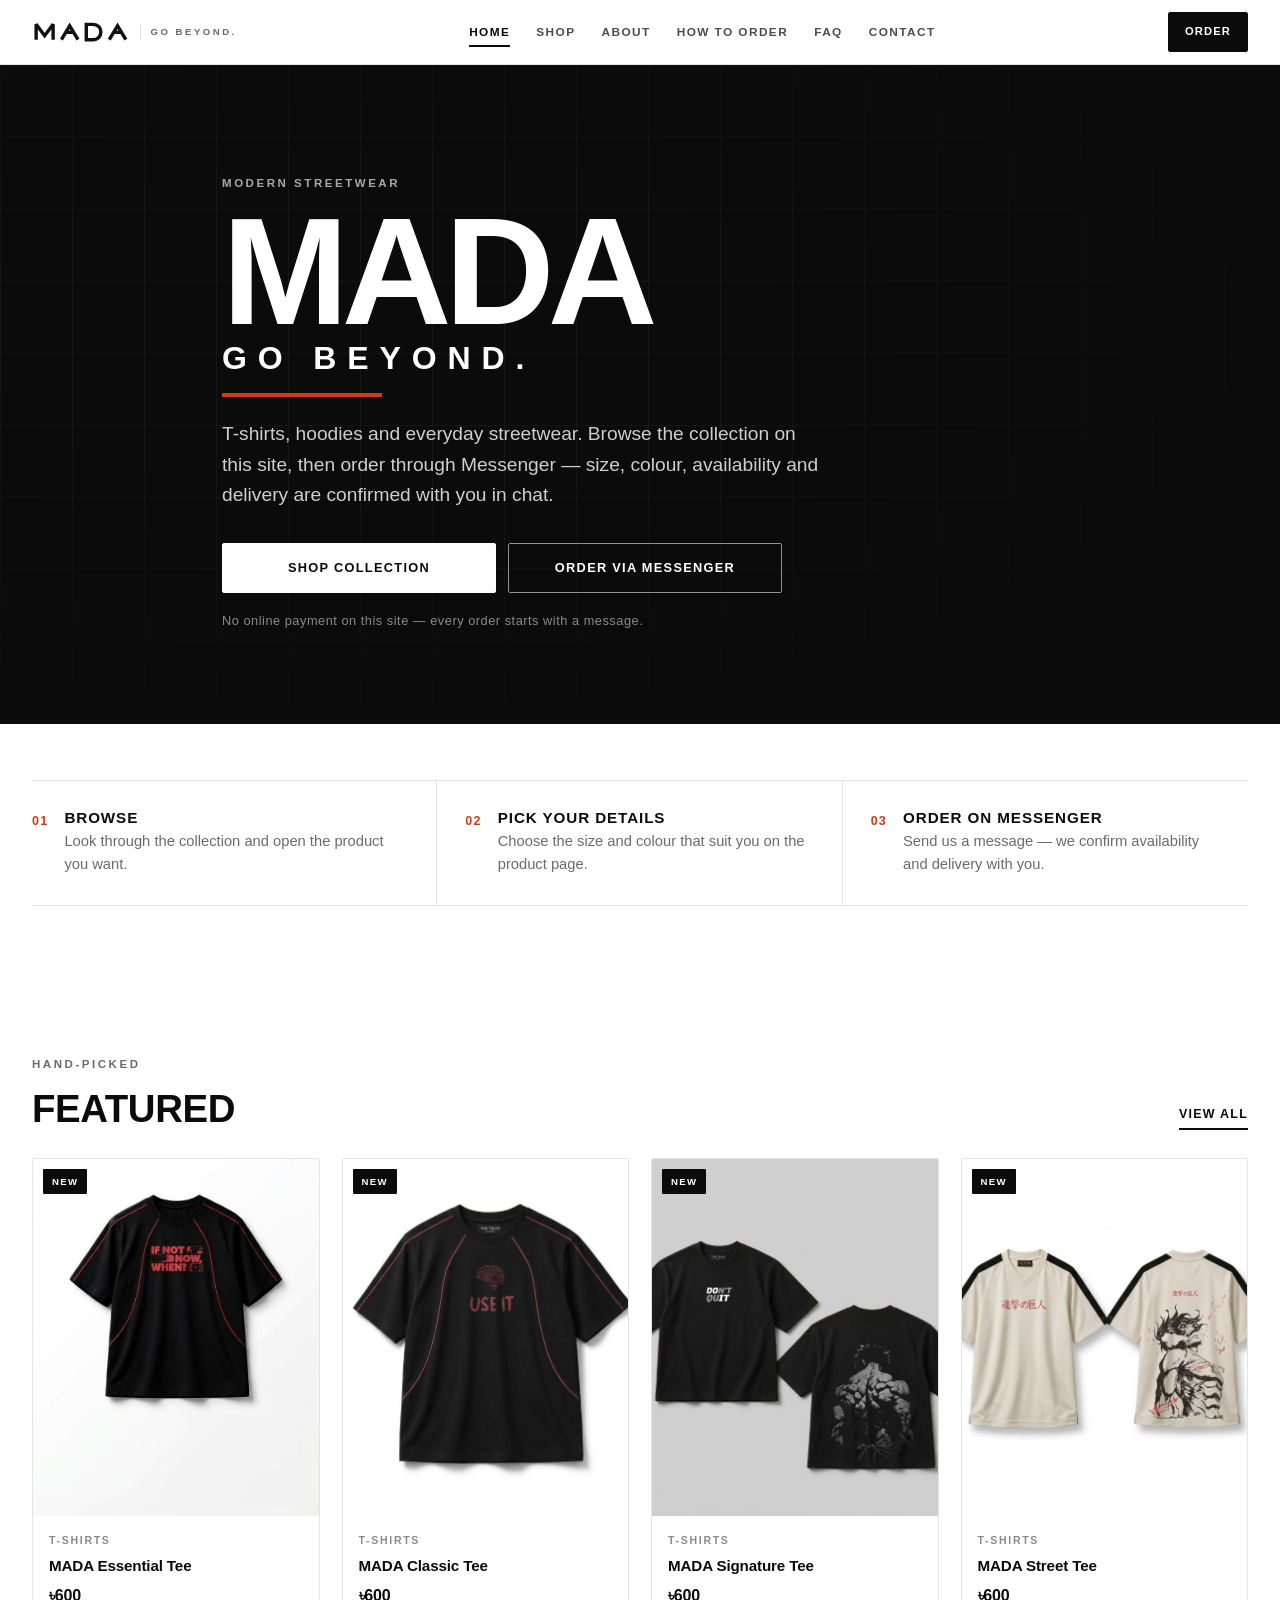
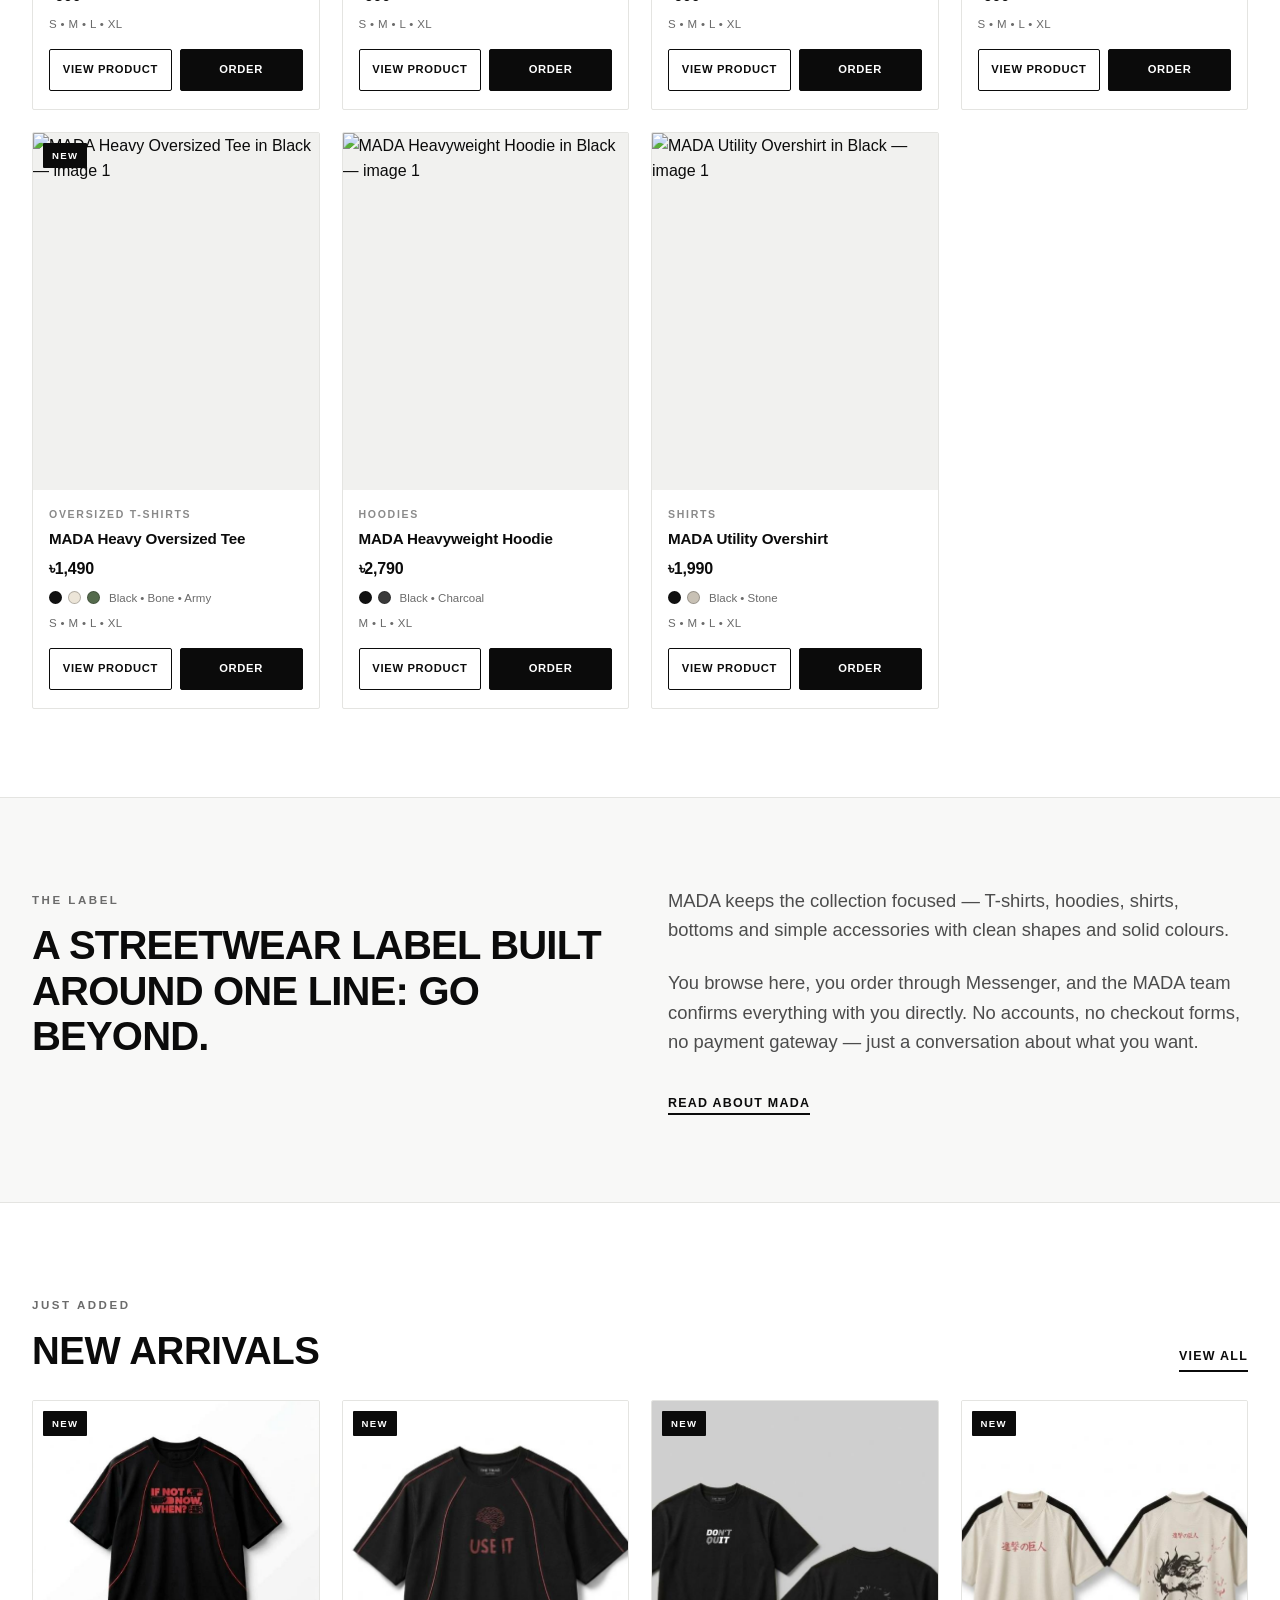
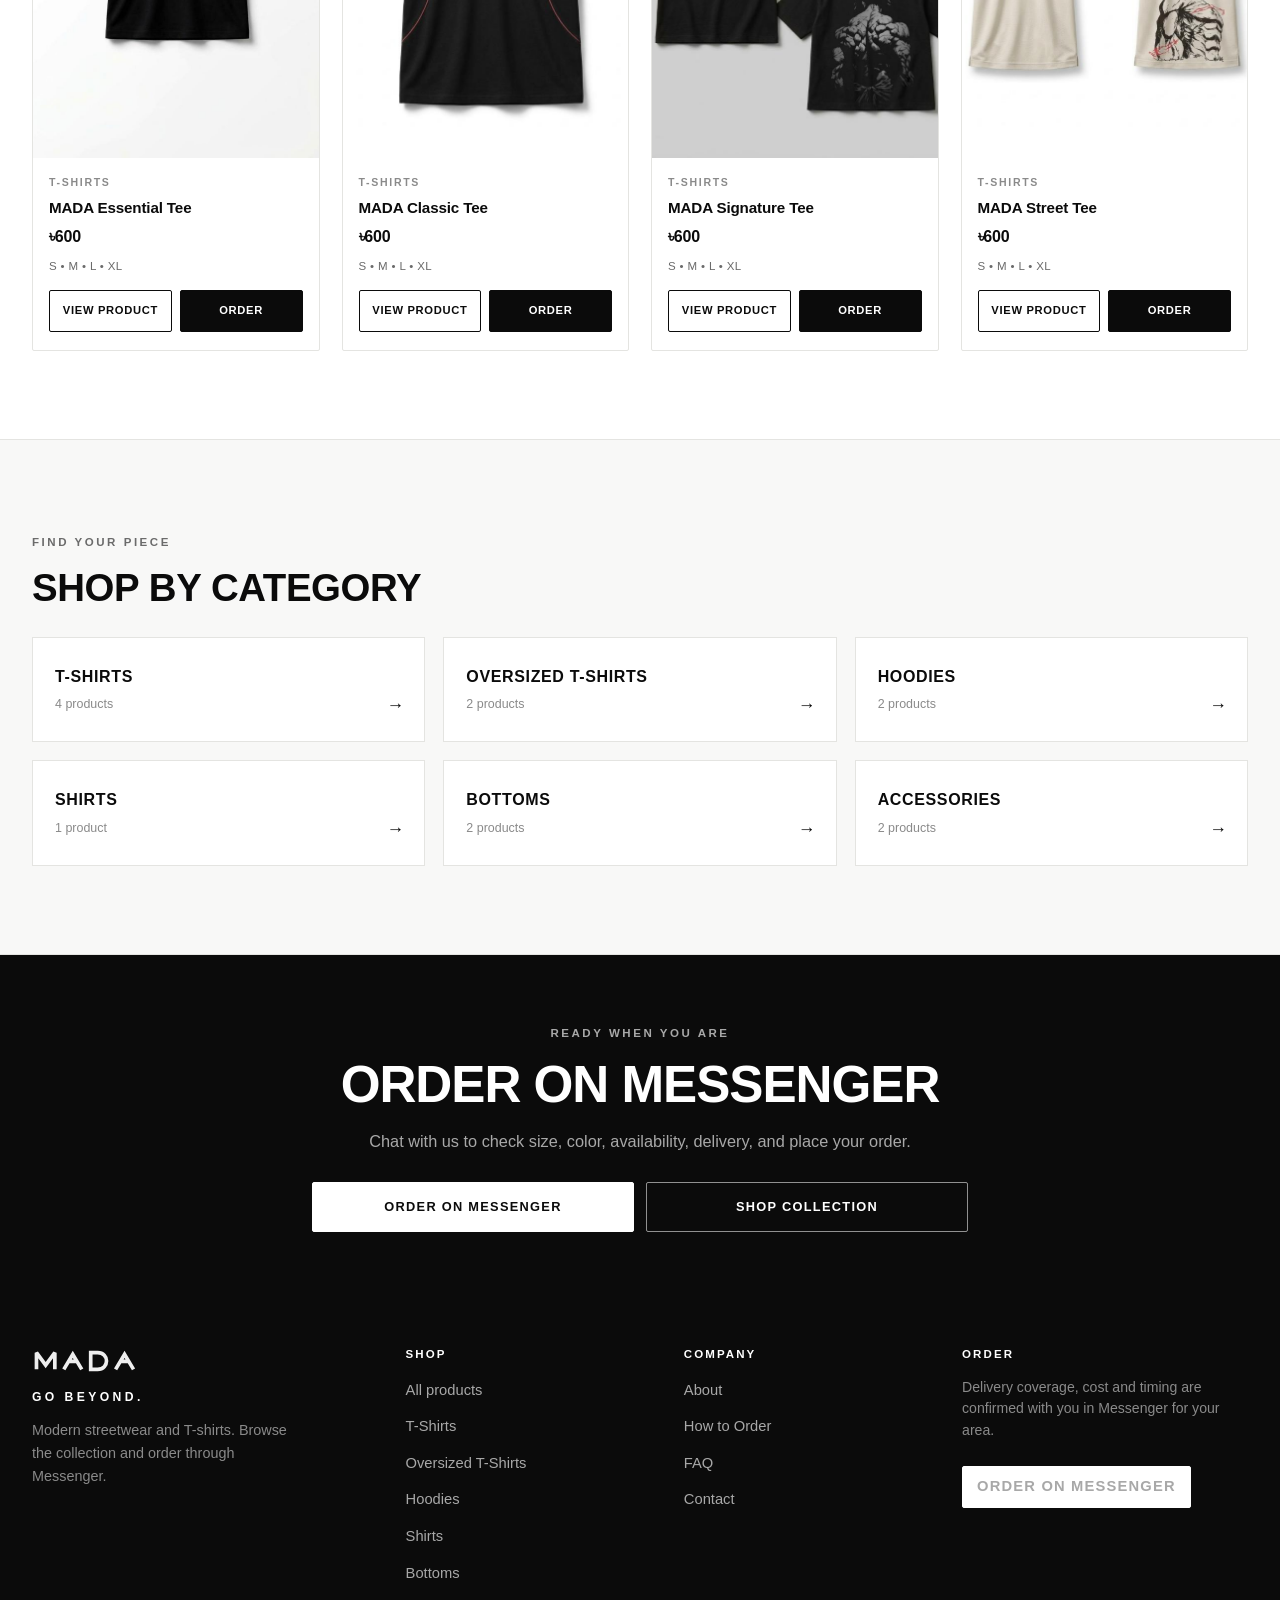
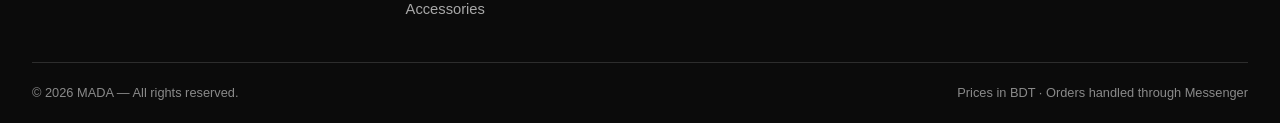
==== index.html @ 5fec7f5a "Add complete MADA website" ====
<!DOCTYPE html>
<html lang="en">
<head>
  <meta charset="utf-8">
  <meta name="viewport" content="width=device-width, initial-scale=1">

  <title>MADA — Go Beyond | Modern Streetwear</title>
  <meta name="description" content="MADA — modern streetwear and T-shirts. Browse the collection and order through Messenger.">
  <meta name="theme-color" content="#0b0b0b">

  <!-- ============================================================
       SET YOUR DOMAIN (see README → "Set your domain")
       Replace  https://mada.example.com  with your real domain
       in every page before you go live.
       ============================================================ -->
  <link rel="canonical" href="https://mada.example.com/">
  <meta property="og:site_name" content="MADA">
  <meta property="og:type" content="website">
  <meta property="og:title" content="MADA — Go Beyond | Modern Streetwear">
  <meta property="og:description" content="MADA — modern streetwear and T-shirts. Browse the collection and order through Messenger.">
  <meta property="og:url" content="https://mada.example.com/">
  <meta property="og:image" content="https://mada.example.com/assets/social/og-cover.png">
  <meta property="og:image:width" content="1200">
  <meta property="og:image:height" content="630">
  <meta property="og:image:alt" content="MADA — Go Beyond.">
  <meta name="twitter:card" content="summary_large_image">
  <meta name="twitter:title" content="MADA — Go Beyond | Modern Streetwear">
  <meta name="twitter:description" content="MADA — modern streetwear and T-shirts. Browse the collection and order through Messenger.">

  <link rel="icon" href="favicon.svg" type="image/svg+xml">
  <link rel="alternate icon" href="favicon.ico" sizes="32x32">
  <link rel="manifest" href="manifest.webmanifest">
  <link rel="stylesheet" href="css/styles.css">

  <script src="js/config.js" defer></script>
  <script src="js/products.js" defer></script>
  <script src="js/app.js" defer></script>

  <script type="application/ld+json">
  {
    "@context": "https://schema.org",
    "@type": "WebSite",
    "name": "MADA",
    "slogan": "GO BEYOND.",
    "description": "MADA — modern streetwear and T-shirts. Browse the collection and order through Messenger."
  }
  </script>
</head>

<body data-page="home">
  <a class="skip-link" href="#main">Skip to content</a>

  <!-- ============================ HEADER ============================ -->
  <header class="site-header">
    <div class="container header-inner">
      <a class="brand" href="index.html" aria-label="MADA — home">
        <img class="brand__logo" src="assets/logo/logo.svg" alt="MADA" width="520" height="128">
        <span class="brand__tagline" data-config="tagline">GO BEYOND.</span>
      </a>

      <nav class="nav-desktop" aria-label="Main navigation">
        <a href="index.html" data-nav="home">Home</a>
        <a href="shop.html" data-nav="shop">Shop</a>
        <a href="about.html" data-nav="about">About</a>
        <a href="how-to-order.html" data-nav="how-to-order">How to Order</a>
        <a href="faq.html" data-nav="faq">FAQ</a>
        <a href="contact.html" data-nav="contact">Contact</a>
      </nav>

      <div class="header-actions">
        <a class="btn btn--dark header-cta" data-messenger href="https://m.me/61594943794307" target="_blank" rel="noopener noreferrer">Order</a>
        <button class="nav-toggle" id="nav-toggle" type="button" aria-expanded="false" aria-controls="mobile-menu" aria-label="Open menu">
          <span class="nav-toggle__bar" aria-hidden="true"></span>
        </button>
      </div>
    </div>

    <div class="mobile-menu" id="mobile-menu" hidden>
      <nav aria-label="Mobile navigation">
        <a class="mobile-menu__link" href="index.html" data-nav="home">Home</a>
        <a class="mobile-menu__link" href="shop.html" data-nav="shop">Shop</a>
        <a class="mobile-menu__link" href="about.html" data-nav="about">About</a>
        <a class="mobile-menu__link" href="how-to-order.html" data-nav="how-to-order">How to Order</a>
        <a class="mobile-menu__link" href="faq.html" data-nav="faq">FAQ</a>
        <a class="mobile-menu__link" href="contact.html" data-nav="contact">Contact</a>
      </nav>
      <a class="btn btn--dark" data-messenger href="https://m.me/61594943794307" target="_blank" rel="noopener noreferrer">ORDER ON MESSENGER</a>
    </div>
  </header>

  <main id="main">

    <!-- ============================ HERO ============================ -->
    <section class="hero">
      <div class="container hero__inner">
        <p class="eyebrow">Modern streetwear</p>
        <h1 class="hero__title">
          <span class="hero__brand">MADA</span>
          <span class="hero__tagline">GO BEYOND.</span>
        </h1>
        <p class="hero__text">
          T-shirts, hoodies and everyday streetwear. Browse the collection on this site,
          then order through Messenger — size, colour, availability and delivery are
          confirmed with you in chat.
        </p>
        <div class="btn-row">
          <a class="btn btn--light" href="shop.html">Shop collection</a>
          <a class="btn btn--ghost-light" data-messenger href="https://m.me/61594943794307" target="_blank" rel="noopener noreferrer">Order via Messenger</a>
        </div>
        <p class="hero__note">No online payment on this site — every order starts with a message.</p>
      </div>
    </section>

    <!-- ============================ STEPS ============================ -->
    <section class="section--tight" aria-label="How MADA ordering works">
      <div class="container">
        <ol class="steps">
          <li class="step">
            <span class="step__num" aria-hidden="true">01</span>
            <div>
              <h2 class="step__title">Browse</h2>
              <p class="step__text">Look through the collection and open the product you want.</p>
            </div>
          </li>
          <li class="step">
            <span class="step__num" aria-hidden="true">02</span>
            <div>
              <h2 class="step__title">Pick your details</h2>
              <p class="step__text">Choose the size and colour that suit you on the product page.</p>
            </div>
          </li>
          <li class="step">
            <span class="step__num" aria-hidden="true">03</span>
            <div>
              <h2 class="step__title">Order on Messenger</h2>
              <p class="step__text">Send us a message — we confirm availability and delivery with you.</p>
            </div>
          </li>
        </ol>
      </div>
    </section>

    <!-- ========================== FEATURED ========================== -->
    <section class="section" data-section aria-labelledby="featured-title">
      <div class="container">
        <div class="section-head">
          <div>
            <p class="eyebrow">Hand-picked</p>
            <h2 class="section-head__title" id="featured-title">Featured</h2>
          </div>
          <a class="section-head__link" href="shop.html">View all</a>
        </div>
        <div class="grid-products" id="featured-grid"></div>
      </div>
    </section>

    <!-- ========================= BRAND INTRO ======================== -->
    <section class="section section--muted" aria-labelledby="label-title">
      <div class="container split">
        <div>
          <p class="eyebrow">The label</p>
          <h2 class="brand-statement" id="label-title">A streetwear label built around one line: go beyond.</h2>
        </div>
        <div>
          <p class="lede">
            MADA keeps the collection focused — T-shirts, hoodies, shirts, bottoms and
            simple accessories with clean shapes and solid colours.
          </p>
          <p class="lede mt-6">
            You browse here, you order through Messenger, and the MADA team confirms
            everything with you directly. No accounts, no checkout forms, no payment
            gateway — just a conversation about what you want.
          </p>
          <p class="mt-8">
            <a class="section-head__link" href="about.html">Read about MADA</a>
          </p>
        </div>
      </div>
    </section>

    <!-- ========================= NEW ARRIVALS ======================= -->
    <section class="section" data-section aria-labelledby="arrivals-title">
      <div class="container">
        <div class="section-head">
          <div>
            <p class="eyebrow">Just added</p>
            <h2 class="section-head__title" id="arrivals-title">New arrivals</h2>
          </div>
          <a class="section-head__link" href="shop.html">View all</a>
        </div>
        <div class="grid-products" id="arrivals-grid"></div>
      </div>
    </section>

    <!-- ========================== CATEGORIES ======================== -->
    <section class="section section--muted" aria-labelledby="category-title">
      <div class="container">
        <div class="section-head">
          <div>
            <p class="eyebrow">Find your piece</p>
            <h2 class="section-head__title" id="category-title">Shop by category</h2>
          </div>
        </div>
        <div class="grid-categories" id="category-grid"></div>
      </div>
    </section>

    <!-- ============================ BAND ============================ -->
    <section class="band" aria-labelledby="band-title">
      <div class="container band__inner">
        <p class="eyebrow">Ready when you are</p>
        <h2 class="band__title" id="band-title">Order on Messenger</h2>
        <p class="band__text" data-config="orderHelper">
          Chat with us to check size, color, availability, delivery, and place your order.
        </p>
        <div class="btn-row">
          <a class="btn btn--light" data-messenger href="https://m.me/61594943794307" target="_blank" rel="noopener noreferrer">ORDER ON MESSENGER</a>
          <a class="btn btn--ghost-light" href="shop.html">Shop collection</a>
        </div>
      </div>
    </section>

  </main>

  <!-- ============================ FOOTER ============================ -->
  <footer class="site-footer">
    <div class="container">
      <div class="footer-grid">
        <div class="footer-brand">
          <img class="footer-brand__logo" src="assets/logo/logo.svg" alt="MADA" width="520" height="128">
          <p class="footer-brand__tagline" data-config="tagline">GO BEYOND.</p>
          <p class="footer-brand__text">Modern streetwear and T-shirts. Browse the collection and order through Messenger.</p>
        </div>

        <div class="footer-col">
          <h2 class="footer-col__title">Shop</h2>
          <ul id="footer-categories">
            <li><a href="shop.html">All products</a></li>
          </ul>
        </div>

        <div class="footer-col">
          <h2 class="footer-col__title">Company</h2>
          <ul>
            <li><a href="about.html">About</a></li>
            <li><a href="how-to-order.html">How to Order</a></li>
            <li><a href="faq.html">FAQ</a></li>
            <li><a href="contact.html">Contact</a></li>
          </ul>
        </div>

        <div class="footer-col">
          <h2 class="footer-col__title">Order</h2>
          <p class="footer-note" data-config="deliveryInfo">Delivery coverage, cost and timing are confirmed with you in Messenger for your area.</p>
          <p class="mt-6">
            <a class="btn btn--light btn--sm" data-messenger href="https://m.me/61594943794307" target="_blank" rel="noopener noreferrer">Order on Messenger</a>
          </p>
          <p class="mt-6">
            <a data-facebook hidden>Facebook page</a>
          </p>
        </div>
      </div>

      <div class="footer-bottom">
        <span>© <span data-year>2026</span> <span data-config="brandName">MADA</span> — All rights reserved.</span>
        <span>Prices in <span data-config="currency">BDT</span> · Orders handled through Messenger</span>
      </div>
    </div>
  </footer>
</body>
</html>
---- css/styles.css ----
/* ============================================================================
   MADA — GO BEYOND.
   Single stylesheet. Mobile-first, no frameworks, no external fonts.
   ============================================================================ */

/* --------------------------------------------------------------------------
   1. TOKENS
   -------------------------------------------------------------------------- */
:root {
  --ink: #0b0b0b;
  --ink-soft: #161616;
  --charcoal: #242424;
  --gray-800: #333333;
  --gray-700: #4c4c4c;
  --gray-600: #6b6b6b;
  --gray-500: #8a8a8a;
  --gray-400: #a8a8a8;
  --gray-300: #cfcfcf;
  --gray-200: #e4e4e2;
  --gray-100: #f1f1ef;
  --paper: #ffffff;
  --paper-warm: #f8f8f7;
  --line: #e4e4e1;
  --line-dark: rgba(255, 255, 255, 0.14);
  --accent: #d13a17;
  --accent-ink: #ffffff;

  --font-sans: -apple-system, BlinkMacSystemFont, "Segoe UI", Roboto, "Helvetica Neue",
    Arial, "Noto Sans", sans-serif;

  --container: 1280px;
  --gutter: 20px;
  --radius: 2px;
  --header-h: 64px;
  --ease: cubic-bezier(0.4, 0, 0.2, 1);
}

@media (min-width: 768px) {
  :root {
    --gutter: 32px;
  }
}

/* --------------------------------------------------------------------------
   2. RESET / BASE
   -------------------------------------------------------------------------- */
*,
*::before,
*::after {
  box-sizing: border-box;
}

html {
  -webkit-text-size-adjust: 100%;
  scroll-behavior: smooth;
}

body {
  margin: 0;
  min-height: 100vh;
  display: flex;
  flex-direction: column;
  font-family: var(--font-sans);
  font-size: 16px;
  line-height: 1.6;
  color: var(--ink);
  background: var(--paper);
  -webkit-font-smoothing: antialiased;
  -moz-osx-font-smoothing: grayscale;
  text-rendering: optimizeLegibility;
}

main {
  flex: 1 0 auto;
}

img,
svg {
  max-width: 100%;
}

img {
  height: auto;
}

a {
  color: inherit;
  text-decoration: none;
}

button {
  font: inherit;
}

h1,
h2,
h3,
h4 {
  margin: 0;
  line-height: 1.12;
  font-weight: 800;
  letter-spacing: -0.02em;
}

p {
  margin: 0;
}

ul,
ol,
dl,
dd {
  margin: 0;
  padding: 0;
}

:focus-visible {
  outline: 3px solid var(--accent);
  outline-offset: 2px;
  border-radius: 1px;
}

::selection {
  background: var(--ink);
  color: #fff;
}

[hidden] {
  display: none !important;
}

/* --------------------------------------------------------------------------
   3. LAYOUT HELPERS
   -------------------------------------------------------------------------- */
.container {
  width: 100%;
  max-width: var(--container);
  margin-inline: auto;
  padding-inline: var(--gutter);
}

.section {
  padding-block: 56px;
}

.section--tight {
  padding-block: 40px;
}

.section--muted {
  background: var(--paper-warm);
  border-block: 1px solid var(--line);
}

.section--dark {
  background: var(--ink);
  color: #fff;
}

@media (min-width: 900px) {
  .section {
    padding-block: 88px;
  }
  .section--tight {
    padding-block: 56px;
  }
}

.section-head {
  display: flex;
  align-items: flex-end;
  justify-content: space-between;
  gap: 16px;
  margin-bottom: 28px;
  flex-wrap: wrap;
}

.section-head__title {
  font-size: clamp(1.5rem, 4vw, 2.4rem);
  text-transform: uppercase;
  letter-spacing: -0.01em;
}

.section-head__link {
  font-size: 0.78rem;
  font-weight: 700;
  letter-spacing: 0.1em;
  text-transform: uppercase;
  border-bottom: 2px solid var(--ink);
  padding-bottom: 3px;
}

.section-head__link:hover {
  color: var(--accent);
  border-color: var(--accent);
}

.eyebrow {
  display: inline-block;
  font-size: 0.72rem;
  font-weight: 700;
  letter-spacing: 0.22em;
  text-transform: uppercase;
  color: var(--gray-600);
  margin-bottom: 14px;
}

.section--dark .eyebrow,
.hero .eyebrow,
.band .eyebrow {
  color: var(--gray-400);
}

.lede {
  font-size: clamp(1rem, 2.2vw, 1.15rem);
  color: var(--gray-700);
  max-width: 62ch;
}

.split {
  display: grid;
  gap: 26px;
}

@media (min-width: 900px) {
  .split {
    grid-template-columns: 1fr 1fr;
    gap: 56px;
    align-items: start;
  }
}

.brand-statement {
  font-size: clamp(1.5rem, 4.2vw, 2.5rem);
  text-transform: uppercase;
  letter-spacing: -0.02em;
  line-height: 1.14;
}

.visually-hidden {
  position: absolute !important;
  width: 1px;
  height: 1px;
  padding: 0;
  margin: -1px;
  overflow: hidden;
  clip: rect(0 0 0 0);
  clip-path: inset(50%);
  white-space: nowrap;
  border: 0;
}

.skip-link {
  position: absolute;
  left: 12px;
  top: -60px;
  z-index: 200;
  background: var(--ink);
  color: #fff;
  padding: 10px 16px;
  font-size: 0.85rem;
  font-weight: 700;
  transition: top 0.2s var(--ease);
}

.skip-link:focus {
  top: 12px;
}

/* --------------------------------------------------------------------------
   4. BUTTONS
   -------------------------------------------------------------------------- */
.btn {
  display: inline-flex;
  align-items: center;
  justify-content: center;
  gap: 8px;
  min-height: 50px;
  padding: 0 26px;
  border: 1px solid transparent;
  border-radius: var(--radius);
  font-size: 0.8rem;
  font-weight: 700;
  letter-spacing: 0.1em;
  text-transform: uppercase;
  text-align: center;
  cursor: pointer;
  background: none;
  transition: background-color 0.18s var(--ease), color 0.18s var(--ease),
    border-color 0.18s var(--ease), transform 0.18s var(--ease);
}

.btn:active {
  transform: translateY(1px);
}

.btn--dark,
.btn--primary {
  background: var(--ink);
  color: #fff;
  border-color: var(--ink);
}

.btn--dark:hover,
.btn--primary:hover {
  background: var(--charcoal);
  border-color: var(--charcoal);
}

.btn--light {
  background: #fff;
  color: var(--ink);
  border-color: #fff;
}

.btn--light:hover {
  background: var(--gray-100);
  border-color: var(--gray-100);
}

.btn--ghost {
  background: transparent;
  color: var(--ink);
  border-color: var(--ink);
}

.btn--ghost:hover {
  background: var(--ink);
  color: #fff;
}

.btn--ghost-light {
  background: transparent;
  color: #fff;
  border-color: rgba(255, 255, 255, 0.55);
}

.btn--ghost-light:hover {
  background: #fff;
  color: var(--ink);
  border-color: #fff;
}

.btn--muted {
  background: var(--gray-100);
  color: var(--gray-600);
  border-color: var(--gray-200);
  cursor: not-allowed;
}

.btn--sm {
  min-height: 42px;
  padding: 0 14px;
  font-size: 0.7rem;
  letter-spacing: 0.08em;
}

.btn--block {
  width: 100%;
}

.btn:disabled {
  opacity: 1;
  cursor: not-allowed;
}

.btn-row {
  display: flex;
  flex-wrap: wrap;
  gap: 12px;
}

.btn-row .btn {
  flex: 1 1 220px;
}

/* --------------------------------------------------------------------------
   5. HEADER / NAVIGATION
   -------------------------------------------------------------------------- */
.site-header {
  position: sticky;
  top: 0;
  z-index: 60;
  background: rgba(255, 255, 255, 0.94);
  backdrop-filter: saturate(180%) blur(12px);
  -webkit-backdrop-filter: saturate(180%) blur(12px);
  border-bottom: 1px solid var(--line);
}

.header-inner {
  display: flex;
  align-items: center;
  justify-content: space-between;
  gap: 14px;
  min-height: var(--header-h);
}

.brand {
  display: inline-flex;
  align-items: center;
  gap: 10px;
  flex-shrink: 0;
}

.brand__logo {
  display: block;
  height: 22px;
  width: auto;
}

.brand__tagline {
  display: none;
  font-size: 0.6rem;
  font-weight: 700;
  letter-spacing: 0.26em;
  color: var(--gray-600);
  text-transform: uppercase;
  border-left: 1px solid var(--line);
  padding-left: 10px;
}

@media (min-width: 480px) {
  .brand__logo {
    height: 24px;
  }
  .brand__tagline {
    display: inline-block;
  }
}

.nav-desktop {
  display: none;
  align-items: center;
  gap: 26px;
}

.nav-desktop a {
  position: relative;
  font-size: 0.74rem;
  font-weight: 700;
  letter-spacing: 0.12em;
  text-transform: uppercase;
  color: var(--gray-700);
  padding-block: 6px;
}

.nav-desktop a::after {
  content: "";
  position: absolute;
  left: 0;
  right: 0;
  bottom: 0;
  height: 2px;
  background: var(--ink);
  transform: scaleX(0);
  transform-origin: left;
  transition: transform 0.2s var(--ease);
}

.nav-desktop a:hover {
  color: var(--ink);
}

.nav-desktop a:hover::after,
.nav-desktop a[aria-current="page"]::after {
  transform: scaleX(1);
}

.nav-desktop a[aria-current="page"] {
  color: var(--ink);
}

.header-actions {
  display: flex;
  align-items: center;
  gap: 10px;
}

.header-cta {
  min-height: 40px;
  padding: 0 16px;
  font-size: 0.7rem;
}

.nav-toggle {
  display: inline-flex;
  align-items: center;
  justify-content: center;
  width: 44px;
  height: 44px;
  border: 1px solid var(--line);
  background: #fff;
  cursor: pointer;
  border-radius: var(--radius);
}

.nav-toggle__bar {
  display: block;
  width: 18px;
  height: 2px;
  background: var(--ink);
  position: relative;
}

.nav-toggle__bar::before,
.nav-toggle__bar::after {
  content: "";
  position: absolute;
  left: 0;
  width: 18px;
  height: 2px;
  background: var(--ink);
}

.nav-toggle__bar::before {
  top: -6px;
}

.nav-toggle__bar::after {
  top: 6px;
}

.mobile-menu {
  border-top: 1px solid var(--line);
  background: #fff;
  padding: 8px var(--gutter) 24px;
}

.mobile-menu__link {
  display: flex;
  align-items: center;
  justify-content: space-between;
  padding: 15px 0;
  font-size: 1rem;
  font-weight: 700;
  letter-spacing: 0.04em;
  text-transform: uppercase;
  border-bottom: 1px solid var(--line);
}

.mobile-menu__link[aria-current="page"] {
  color: var(--accent);
}

.mobile-menu__link::after {
  content: "→";
  color: var(--gray-400);
  font-weight: 400;
}

.mobile-menu .btn {
  width: 100%;
  margin-top: 20px;
}

@media (min-width: 960px) {
  .nav-desktop {
    display: flex;
  }
  .nav-toggle {
    display: none;
  }
  .mobile-menu {
    display: none !important;
  }
}

/* --------------------------------------------------------------------------
   6. HERO
   -------------------------------------------------------------------------- */
.hero {
  position: relative;
  background: var(--ink);
  color: #fff;
  overflow: hidden;
  isolation: isolate;
}

.hero::before {
  content: "";
  position: absolute;
  inset: 0;
  background-image: linear-gradient(rgba(255, 255, 255, 0.045) 1px, transparent 1px),
    linear-gradient(90deg, rgba(255, 255, 255, 0.045) 1px, transparent 1px);
  background-size: 72px 72px;
  -webkit-mask-image: radial-gradient(ellipse at 30% 40%, #000 30%, transparent 78%);
  mask-image: radial-gradient(ellipse at 30% 40%, #000 30%, transparent 78%);
  z-index: -1;
}

.hero__inner {
  padding-block: 72px 64px;
  max-width: 900px;
}

.hero__title {
  display: flex;
  flex-direction: column;
  gap: 4px;
  margin-bottom: 22px;
}

.hero__brand {
  font-size: clamp(3.4rem, 17vw, 9.5rem);
  line-height: 0.86;
  font-weight: 800;
  letter-spacing: -0.045em;
  text-transform: uppercase;
}

.hero__tagline {
  font-size: clamp(1rem, 4.4vw, 2rem);
  font-weight: 700;
  letter-spacing: 0.34em;
  text-transform: uppercase;
  color: #fff;
}

.hero__tagline::after {
  content: "";
  display: block;
  width: clamp(64px, 20vw, 160px);
  height: 4px;
  background: var(--accent);
  margin-top: 16px;
}

.hero__text {
  font-size: clamp(1rem, 2.4vw, 1.2rem);
  color: var(--gray-300);
  max-width: 56ch;
  margin-bottom: 32px;
}

.hero .btn-row {
  max-width: 560px;
}

.hero__note {
  margin-top: 18px;
  font-size: 0.8rem;
  color: var(--gray-500);
  letter-spacing: 0.04em;
}

@media (min-width: 768px) {
  .hero__inner {
    padding-block: 104px 92px;
  }
}

/* --------------------------------------------------------------------------
   7. STEPS STRIP
   -------------------------------------------------------------------------- */
.steps {
  display: grid;
  gap: 0;
  list-style: none;
  margin: 0;
  padding: 0;
  border-top: 1px solid var(--line);
  border-bottom: 1px solid var(--line);
}

.step {
  display: flex;
  gap: 16px;
  align-items: flex-start;
  padding: 22px 0;
  border-bottom: 1px solid var(--line);
}

.step:last-child {
  border-bottom: 0;
}

.step__num {
  font-size: 0.78rem;
  font-weight: 800;
  letter-spacing: 0.1em;
  color: var(--accent);
  padding-top: 3px;
  flex-shrink: 0;
}

.step__title {
  font-size: 0.95rem;
  font-weight: 800;
  text-transform: uppercase;
  letter-spacing: 0.06em;
  margin-bottom: 4px;
}

.step__text {
  font-size: 0.92rem;
  color: var(--gray-600);
}

@media (min-width: 768px) {
  .steps {
    grid-template-columns: repeat(3, 1fr);
  }
  .step {
    border-bottom: 0;
    border-right: 1px solid var(--line);
    padding: 28px 28px 28px 0;
  }
  .step:last-child {
    border-right: 0;
  }
  .step:not(:first-child) {
    padding-left: 28px;
  }
}

/* --------------------------------------------------------------------------
   8. PRODUCT CARDS / GRID
   -------------------------------------------------------------------------- */
.grid-products {
  display: grid;
  grid-template-columns: repeat(2, minmax(0, 1fr));
  gap: 14px;
}

@media (min-width: 640px) {
  .grid-products {
    gap: 22px;
  }
}

@media (min-width: 900px) {
  .grid-products {
    grid-template-columns: repeat(3, minmax(0, 1fr));
  }
}

@media (min-width: 1120px) {
  .grid-products {
    grid-template-columns: repeat(4, minmax(0, 1fr));
  }
}

.card {
  display: flex;
  flex-direction: column;
  background: var(--paper);
  border: 1px solid var(--line);
  border-radius: var(--radius);
  overflow: hidden;
}

.card__media {
  position: relative;
  display: block;
  aspect-ratio: 4 / 5;
  background: var(--gray-100);
  overflow: hidden;
}

.card__img {
  width: 100%;
  height: 100%;
  object-fit: cover;
  display: block;
  transition: transform 0.5s var(--ease);
}

.card:hover .card__img {
  transform: scale(1.035);
}

.card--sold .card__img {
  filter: grayscale(1);
  opacity: 0.72;
}

.badge {
  position: absolute;
  top: 10px;
  left: 10px;
  z-index: 2;
  background: var(--ink);
  color: #fff;
  font-size: 0.6rem;
  font-weight: 800;
  letter-spacing: 0.14em;
  text-transform: uppercase;
  padding: 5px 9px;
  border-radius: 1px;
}

.tag--sold {
  position: absolute;
  top: 10px;
  right: 10px;
  z-index: 2;
  background: #fff;
  color: var(--ink);
  border: 1px solid var(--ink);
  font-size: 0.6rem;
  font-weight: 800;
  letter-spacing: 0.14em;
  text-transform: uppercase;
  padding: 4px 8px;
}

.card__body {
  display: flex;
  flex-direction: column;
  gap: 7px;
  padding: 14px 14px 16px;
  flex: 1;
}

@media (min-width: 640px) {
  .card__body {
    padding: 16px 16px 18px;
  }
}

.card__cat {
  font-size: 0.66rem;
  font-weight: 700;
  letter-spacing: 0.16em;
  text-transform: uppercase;
  color: var(--gray-500);
}

.card__title {
  font-size: 0.95rem;
  font-weight: 700;
  letter-spacing: -0.01em;
  line-height: 1.3;
}

.card__title a:hover {
  color: var(--accent);
}

.card__price {
  font-size: 1rem;
  font-weight: 800;
  letter-spacing: -0.01em;
}

.card--sold .card__price {
  color: var(--gray-500);
}

.card__colors {
  display: flex;
  align-items: center;
  gap: 6px;
  min-height: 16px;
}

.card__colors-text {
  font-size: 0.72rem;
  color: var(--gray-600);
  margin-left: 3px;
}

@media (max-width: 479px) {
  .card__colors-text {
    display: none;
  }
}

.swatch {
  width: 13px;
  height: 13px;
  border-radius: 50%;
  border: 1px solid rgba(0, 0, 0, 0.25);
  flex-shrink: 0;
}

.card__sizes {
  font-size: 0.72rem;
  color: var(--gray-600);
  letter-spacing: 0.03em;
}

.card__actions {
  display: grid;
  grid-template-columns: 1fr 1fr;
  gap: 8px;
  margin-top: auto;
  padding-top: 8px;
}

.card__actions .btn {
  padding: 0 6px;
  letter-spacing: 0.06em;
}

/* --------------------------------------------------------------------------
   9. CATEGORY CARDS
   -------------------------------------------------------------------------- */
.grid-categories {
  display: grid;
  grid-template-columns: repeat(2, minmax(0, 1fr));
  gap: 12px;
}

@media (min-width: 900px) {
  .grid-categories {
    grid-template-columns: repeat(3, minmax(0, 1fr));
    gap: 18px;
  }
}

.cat-card {
  position: relative;
  display: flex;
  flex-direction: column;
  gap: 6px;
  padding: 26px 22px;
  border: 1px solid var(--line);
  background: var(--paper);
  transition: background-color 0.2s var(--ease), color 0.2s var(--ease);
}

.cat-card:hover {
  background: var(--ink);
  color: #fff;
}

.cat-card__name {
  font-size: 1rem;
  font-weight: 800;
  text-transform: uppercase;
  letter-spacing: 0.04em;
}

.cat-card__count {
  font-size: 0.78rem;
  color: var(--gray-500);
}

.cat-card:hover .cat-card__count {
  color: var(--gray-400);
}

.cat-card__arrow {
  position: absolute;
  right: 20px;
  bottom: 22px;
  font-size: 1.1rem;
}

/* --------------------------------------------------------------------------
   10. CTA BAND
   -------------------------------------------------------------------------- */
.band {
  background: var(--ink);
  color: #fff;
  text-align: center;
}

.band__inner {
  max-width: 720px;
  margin-inline: auto;
  padding-block: 64px;
}

.band__title {
  font-size: clamp(1.8rem, 6vw, 3.2rem);
  text-transform: uppercase;
  margin-bottom: 14px;
}

.band__text {
  color: var(--gray-400);
  margin-bottom: 28px;
  font-size: 1.02rem;
}

.band .btn-row {
  justify-content: center;
}

/* --------------------------------------------------------------------------
   11. PAGE HEADER (inner pages)
   -------------------------------------------------------------------------- */
.page-hero {
  background: var(--ink);
  color: #fff;
  padding-block: 46px 42px;
  border-bottom: 3px solid var(--accent);
}

.page-hero__title {
  font-size: clamp(2rem, 7vw, 3.6rem);
  text-transform: uppercase;
  letter-spacing: -0.03em;
}

.page-hero__text {
  color: var(--gray-400);
  margin-top: 12px;
  max-width: 62ch;
}

.breadcrumb {
  display: flex;
  flex-wrap: wrap;
  gap: 8px;
  align-items: center;
  font-size: 0.74rem;
  letter-spacing: 0.1em;
  text-transform: uppercase;
  color: var(--gray-500);
  padding-block: 18px 0;
}

.breadcrumb a {
  color: var(--gray-600);
}

.breadcrumb a:hover {
  color: var(--ink);
}

.breadcrumb [aria-current] {
  color: var(--ink);
  font-weight: 700;
}

/* --------------------------------------------------------------------------
   12. SHOP CONTROLS
   -------------------------------------------------------------------------- */
.shop-controls {
  position: sticky;
  top: var(--header-h);
  z-index: 40;
  background: rgba(255, 255, 255, 0.96);
  backdrop-filter: blur(8px);
  -webkit-backdrop-filter: blur(8px);
  border-bottom: 1px solid var(--line);
  padding-block: 14px;
}

.shop-controls__row {
  display: flex;
  flex-wrap: wrap;
  gap: 10px;
  align-items: center;
  justify-content: space-between;
}

.search-field {
  position: relative;
  flex: 1 1 260px;
  min-width: 200px;
}

.search-field input {
  width: 100%;
  min-height: 48px;
  padding: 0 14px 0 44px;
  border: 1px solid var(--gray-200);
  background: var(--paper);
  border-radius: var(--radius);
  font-size: 0.95rem;
  color: var(--ink);
}

.search-field input::placeholder {
  color: var(--gray-500);
}

.search-field::before {
  content: "";
  position: absolute;
  left: 16px;
  top: 50%;
  width: 15px;
  height: 15px;
  transform: translateY(-58%);
  border: 2px solid var(--gray-500);
  border-radius: 50%;
  pointer-events: none;
}

.search-field::after {
  content: "";
  position: absolute;
  left: 31px;
  top: 58%;
  width: 8px;
  height: 2px;
  background: var(--gray-500);
  transform: rotate(45deg);
  transform-origin: left center;
  pointer-events: none;
}

.sort-field {
  display: flex;
  align-items: center;
  gap: 8px;
  flex: 0 1 auto;
}

.sort-field label {
  font-size: 0.7rem;
  font-weight: 700;
  letter-spacing: 0.12em;
  text-transform: uppercase;
  color: var(--gray-600);
}

.sort-field select {
  min-height: 48px;
  padding: 0 34px 0 12px;
  border: 1px solid var(--gray-200);
  background: #fff url("data:image/svg+xml;charset=utf-8,%3Csvg xmlns='http://www.w3.org/2000/svg' width='12' height='8' viewBox='0 0 12 8'%3E%3Cpath d='M1 1.5 6 6.5l5-5' fill='none' stroke='%230b0b0b' stroke-width='2'/%3E%3C/svg%3E")
    no-repeat right 12px center;
  border-radius: var(--radius);
  font-size: 0.88rem;
  font-weight: 600;
  color: var(--ink);
  appearance: none;
  -webkit-appearance: none;
  cursor: pointer;
}

.chips {
  display: flex;
  gap: 8px;
  margin-top: 12px;
  overflow-x: auto;
  padding-bottom: 4px;
  scrollbar-width: thin;
}

.chip {
  flex: 0 0 auto;
  min-height: 40px;
  padding: 0 16px;
  border: 1px solid var(--gray-200);
  background: #fff;
  border-radius: 999px;
  font-size: 0.76rem;
  font-weight: 700;
  letter-spacing: 0.08em;
  text-transform: uppercase;
  color: var(--gray-700);
  cursor: pointer;
  transition: background-color 0.16s var(--ease), color 0.16s var(--ease),
    border-color 0.16s var(--ease);
  white-space: nowrap;
}

.chip:hover {
  border-color: var(--ink);
  color: var(--ink);
}

.chip--active {
  background: var(--ink);
  border-color: var(--ink);
  color: #fff;
}

.shop-meta {
  display: flex;
  align-items: center;
  justify-content: space-between;
  gap: 12px;
  padding-block: 22px 18px;
  flex-wrap: wrap;
}

.shop-count {
  font-size: 0.78rem;
  font-weight: 700;
  letter-spacing: 0.12em;
  text-transform: uppercase;
  color: var(--gray-600);
}

.shop-empty {
  border: 1px dashed var(--gray-300);
  padding: 48px 24px;
  text-align: center;
  color: var(--gray-600);
  margin-bottom: 40px;
}

.shop-empty strong {
  display: block;
  color: var(--ink);
  font-size: 1.1rem;
  margin-bottom: 8px;
  text-transform: uppercase;
  letter-spacing: 0.06em;
}

/* --------------------------------------------------------------------------
   13. PRODUCT DETAIL
   -------------------------------------------------------------------------- */
.product {
  display: grid;
  gap: 30px;
  padding-block: 22px 56px;
}

@media (min-width: 960px) {
  .product {
    grid-template-columns: minmax(0, 1.05fr) minmax(0, 1fr);
    gap: 56px;
    padding-block: 32px 72px;
    align-items: start;
  }
}

.product__media {
  display: flex;
  flex-direction: column;
  gap: 10px;
}

@media (min-width: 960px) {
  .product__media {
    position: sticky;
    top: calc(var(--header-h) + 20px);
  }
}

.product__main {
  aspect-ratio: 4 / 5;
  background: var(--gray-100);
  overflow: hidden;
}

.product__main img {
  width: 100%;
  height: 100%;
  object-fit: cover;
  display: block;
}

.product__thumbs {
  display: flex;
  gap: 10px;
  overflow-x: auto;
  padding-bottom: 4px;
}

.thumb {
  flex: 0 0 74px;
  width: 74px;
  aspect-ratio: 4 / 5;
  padding: 0;
  border: 1px solid var(--gray-200);
  background: var(--gray-100);
  cursor: pointer;
  overflow: hidden;
}

.thumb img {
  width: 100%;
  height: 100%;
  object-fit: cover;
  display: block;
}

.thumb--active {
  border-color: var(--ink);
  box-shadow: inset 0 0 0 1px var(--ink);
}

.product__info {
  display: flex;
  flex-direction: column;
  gap: 20px;
}

.product__badge {
  min-height: 0;
}

.product__cat {
  font-size: 0.7rem;
  font-weight: 700;
  letter-spacing: 0.18em;
  text-transform: uppercase;
  color: var(--gray-500);
}

.product__title {
  font-size: clamp(1.7rem, 5vw, 2.6rem);
  text-transform: uppercase;
  letter-spacing: -0.02em;
}

.product__price {
  font-size: clamp(1.3rem, 4vw, 1.7rem);
  font-weight: 800;
}

.product__short {
  color: var(--gray-700);
  font-size: 1.02rem;
}

.product__description {
  color: var(--gray-700);
}

.status {
  display: inline-flex;
  align-items: center;
  gap: 8px;
  font-size: 0.74rem;
  font-weight: 800;
  letter-spacing: 0.12em;
  text-transform: uppercase;
  padding: 8px 12px;
  border: 1px solid var(--line);
}

.status::before {
  content: "";
  width: 8px;
  height: 8px;
  border-radius: 50%;
  background: var(--accent);
}

.status--out {
  color: var(--gray-600);
}

.status--out::before {
  background: var(--gray-400);
}

.option {
  display: flex;
  flex-direction: column;
  gap: 10px;
}

.option__label {
  font-size: 0.72rem;
  font-weight: 800;
  letter-spacing: 0.16em;
  text-transform: uppercase;
  color: var(--gray-700);
}

.option__list {
  display: flex;
  flex-wrap: wrap;
  gap: 8px;
}

.option__chip {
  position: relative;
  cursor: pointer;
}

.option__chip input {
  position: absolute;
  inset: 0;
  opacity: 0;
  margin: 0;
  cursor: pointer;
}

.option__chip span {
  display: inline-flex;
  align-items: center;
  justify-content: center;
  gap: 8px;
  min-width: 52px;
  min-height: 46px;
  padding: 0 16px;
  border: 1px solid var(--gray-200);
  border-radius: var(--radius);
  font-size: 0.88rem;
  font-weight: 700;
  letter-spacing: 0.04em;
  transition: background-color 0.16s var(--ease), color 0.16s var(--ease),
    border-color 0.16s var(--ease);
}

.option__chip:hover span {
  border-color: var(--ink);
}

.option__chip input:checked + span {
  background: var(--ink);
  border-color: var(--ink);
  color: #fff;
}

.option__chip input:focus-visible + span {
  outline: 3px solid var(--accent);
  outline-offset: 2px;
}

.option__dot {
  width: 14px;
  height: 14px;
  border-radius: 50%;
  border: 1px solid rgba(0, 0, 0, 0.28);
  flex-shrink: 0;
}

.option__chip input:checked + span .option__dot {
  box-shadow: 0 0 0 1px rgba(255, 255, 255, 0.65);
}

.qty-wrap {
  display: flex;
  flex-direction: column;
  gap: 10px;
}

.qty {
  display: inline-flex;
  align-items: stretch;
  border: 1px solid var(--gray-200);
  border-radius: var(--radius);
  width: fit-content;
}

.qty__btn {
  width: 48px;
  background: #fff;
  border: 0;
  font-size: 1.15rem;
  line-height: 1;
  cursor: pointer;
  color: var(--ink);
}

.qty__btn:hover {
  background: var(--gray-100);
}

.qty__input {
  width: 58px;
  border: 0;
  border-inline: 1px solid var(--gray-200);
  text-align: center;
  font-size: 0.98rem;
  font-weight: 700;
  color: var(--ink);
  background: #fff;
  -moz-appearance: textfield;
}

.qty__input::-webkit-outer-spin-button,
.qty__input::-webkit-inner-spin-button {
  -webkit-appearance: none;
  margin: 0;
}

.order-box {
  display: flex;
  flex-direction: column;
  gap: 12px;
  padding: 20px;
  border: 1px solid var(--line);
  background: var(--paper-warm);
}

.order-help {
  font-size: 0.86rem;
  color: var(--gray-600);
  line-height: 1.55;
}

.selection-summary {
  font-size: 0.8rem;
  font-weight: 700;
  letter-spacing: 0.04em;
  color: var(--ink);
}

.details {
  border-top: 1px solid var(--line);
}

.detail-row {
  display: grid;
  grid-template-columns: 110px 1fr;
  gap: 14px;
  padding: 13px 0;
  border-bottom: 1px solid var(--line);
  font-size: 0.9rem;
}

.detail-row dt {
  font-size: 0.7rem;
  font-weight: 800;
  letter-spacing: 0.14em;
  text-transform: uppercase;
  color: var(--gray-600);
  padding-top: 2px;
}

.detail-row dd {
  color: var(--gray-800);
}

/* --------------------------------------------------------------------------
   14. STATIC CONTENT PAGES
   -------------------------------------------------------------------------- */
.prose {
  max-width: 74ch;
}

.prose h2 {
  font-size: clamp(1.35rem, 3.6vw, 1.9rem);
  text-transform: uppercase;
  margin-top: 44px;
  margin-bottom: 14px;
}

.prose h3 {
  font-size: 1.05rem;
  margin-top: 28px;
  margin-bottom: 8px;
}

.prose p {
  color: var(--gray-700);
  margin-bottom: 16px;
}

.prose ul,
.prose ol {
  margin: 0 0 20px 20px;
  color: var(--gray-700);
}

.prose li {
  margin-bottom: 8px;
  padding-left: 4px;
}

.prose strong {
  color: var(--ink);
}

.prose a {
  color: var(--ink);
  border-bottom: 2px solid var(--accent);
  font-weight: 700;
}

.prose a:hover {
  color: var(--accent);
}

.order-steps {
  display: grid;
  gap: 16px;
  counter-reset: step;
}

.order-step {
  position: relative;
  border: 1px solid var(--line);
  padding: 24px 22px 24px 22px;
  background: #fff;
}

.order-step__num {
  display: inline-flex;
  align-items: center;
  justify-content: center;
  width: 40px;
  height: 40px;
  background: var(--ink);
  color: #fff;
  font-size: 0.9rem;
  font-weight: 800;
  margin-bottom: 14px;
}

.order-step__title {
  font-size: 1.05rem;
  font-weight: 800;
  text-transform: uppercase;
  letter-spacing: 0.05em;
  margin-bottom: 6px;
}

.order-step__text {
  color: var(--gray-600);
  font-size: 0.95rem;
}

@media (min-width: 768px) {
  .order-steps {
    grid-template-columns: repeat(2, 1fr);
    gap: 20px;
  }
}

@media (min-width: 1120px) {
  .order-steps {
    grid-template-columns: repeat(4, 1fr);
  }
}

.send-list {
  display: grid;
  gap: 10px;
  margin-top: 8px;
}

@media (min-width: 640px) {
  .send-list {
    grid-template-columns: repeat(2, 1fr);
  }
}

.send-list li {
  list-style: none;
  display: flex;
  align-items: center;
  gap: 12px;
  border: 1px solid var(--line);
  padding: 14px 16px;
  font-weight: 700;
  font-size: 0.92rem;
  margin: 0;
}

.send-list li::before {
  content: "→";
  color: var(--accent);
  font-weight: 800;
}

.faq-list {
  border-top: 1px solid var(--line);
}

.faq-item {
  border-bottom: 1px solid var(--line);
}

.faq-item summary {
  position: relative;
  cursor: pointer;
  list-style: none;
  padding: 20px 44px 20px 0;
  font-size: 1rem;
  font-weight: 700;
  letter-spacing: -0.01em;
}

.faq-item summary::-webkit-details-marker {
  display: none;
}

.faq-item summary::after {
  content: "+";
  position: absolute;
  right: 6px;
  top: 50%;
  transform: translateY(-50%);
  font-size: 1.4rem;
  font-weight: 400;
  color: var(--gray-500);
  line-height: 1;
}

.faq-item[open] summary::after {
  content: "–";
  color: var(--accent);
}

.faq-item summary:hover {
  color: var(--accent);
}

.faq-item p {
  padding: 0 44px 22px 0;
  color: var(--gray-700);
  max-width: 74ch;
}

.contact-grid {
  display: grid;
  gap: 16px;
}

@media (min-width: 768px) {
  .contact-grid {
    grid-template-columns: repeat(2, 1fr);
    gap: 20px;
  }
}

.contact-card {
  border: 1px solid var(--line);
  padding: 28px 24px;
  display: flex;
  flex-direction: column;
  gap: 10px;
  align-items: flex-start;
  background: #fff;
}

.contact-card--dark {
  background: var(--ink);
  color: #fff;
  border-color: var(--ink);
}

.contact-card__label {
  font-size: 0.7rem;
  font-weight: 800;
  letter-spacing: 0.18em;
  text-transform: uppercase;
  color: var(--gray-500);
}

.contact-card--dark .contact-card__label {
  color: var(--gray-400);
}

.contact-card__title {
  font-size: 1.35rem;
  font-weight: 800;
  text-transform: uppercase;
}

.contact-card__text {
  color: var(--gray-600);
  font-size: 0.95rem;
}

.contact-card--dark .contact-card__text {
  color: var(--gray-400);
}

.contact-card .btn {
  margin-top: 8px;
}

/* --------------------------------------------------------------------------
   15. FOOTER
   -------------------------------------------------------------------------- */
.site-footer {
  background: var(--ink);
  color: var(--gray-400);
  margin-top: auto;
}

.footer-grid {
  display: grid;
  gap: 34px;
  padding-block: 52px 40px;
}

@media (min-width: 640px) {
  .footer-grid {
    grid-template-columns: repeat(2, 1fr);
    gap: 34px 24px;
  }
}

@media (min-width: 960px) {
  .footer-grid {
    grid-template-columns: 1.4fr 1fr 1fr 1.2fr;
    gap: 40px;
  }
}

.footer-brand__logo {
  display: block;
  height: 26px;
  width: auto;
  filter: invert(1);
  margin-bottom: 14px;
}

.footer-brand__tagline {
  color: #fff;
  font-size: 0.76rem;
  font-weight: 800;
  letter-spacing: 0.28em;
  text-transform: uppercase;
  margin-bottom: 12px;
}

.footer-brand__text {
  font-size: 0.9rem;
  color: var(--gray-500);
  max-width: 34ch;
}

.footer-col__title {
  color: #fff;
  font-size: 0.72rem;
  font-weight: 800;
  letter-spacing: 0.18em;
  text-transform: uppercase;
  margin-bottom: 16px;
}

.footer-col ul {
  list-style: none;
  display: flex;
  flex-direction: column;
  gap: 11px;
}

.footer-col a {
  font-size: 0.92rem;
  color: var(--gray-400);
}

.footer-col a:hover {
  color: #fff;
}

.footer-note {
  font-size: 0.88rem;
  color: var(--gray-500);
  line-height: 1.55;
}

.footer-bottom {
  border-top: 1px solid var(--line-dark);
  padding-block: 20px;
  display: flex;
  flex-wrap: wrap;
  gap: 8px 24px;
  justify-content: space-between;
  font-size: 0.8rem;
  color: var(--gray-500);
}

/* --------------------------------------------------------------------------
   16. UTILITIES / STATES
   -------------------------------------------------------------------------- */
.mt-0 {
  margin-top: 0;
}

.mt-6 {
  margin-top: 24px;
}

.mt-8 {
  margin-top: 32px;
}

.missing {
  text-align: center;
  padding: 90px 0;
  max-width: 520px;
  margin-inline: auto;
}

.missing h1 {
  font-size: clamp(1.6rem, 5vw, 2.4rem);
  text-transform: uppercase;
  margin-bottom: 12px;
}

.missing p {
  color: var(--gray-600);
  margin-bottom: 24px;
}

.missing .btn-row {
  justify-content: center;
}

.is-404 {
  display: flex;
  align-items: center;
  justify-content: center;
  text-align: center;
  min-height: 62vh;
}

.error-code {
  font-size: clamp(3.5rem, 16vw, 7rem);
  font-weight: 800;
  letter-spacing: -0.05em;
  line-height: 1;
  color: var(--gray-200);
}

/* --------------------------------------------------------------------------
   17. MOTION PREFERENCES
   -------------------------------------------------------------------------- */
@media (prefers-reduced-motion: reduce) {
  html {
    scroll-behavior: auto;
  }
  *,
  *::before,
  *::after {
    animation-duration: 0.01ms !important;
    animation-iteration-count: 1 !important;
    transition-duration: 0.01ms !important;
    scroll-behavior: auto !important;
  }
  .card:hover .card__img {
    transform: none;
  }
}
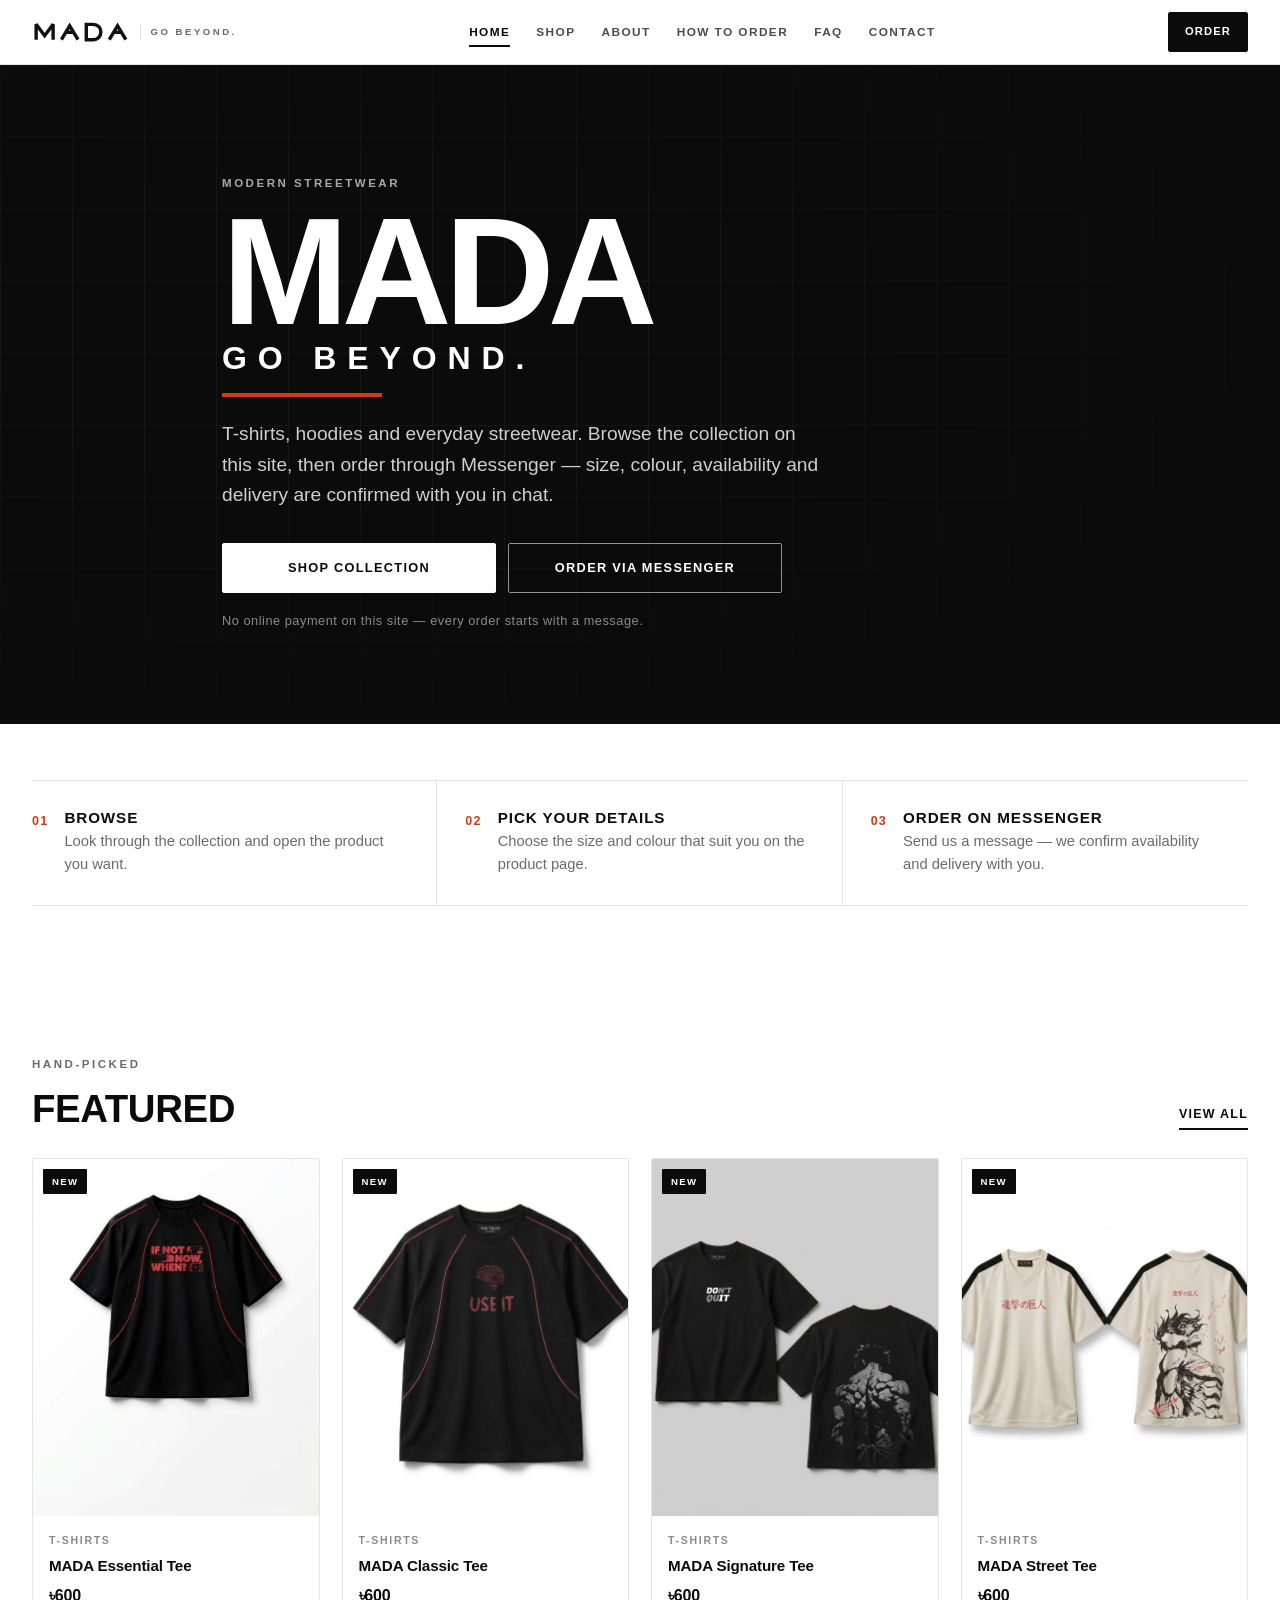
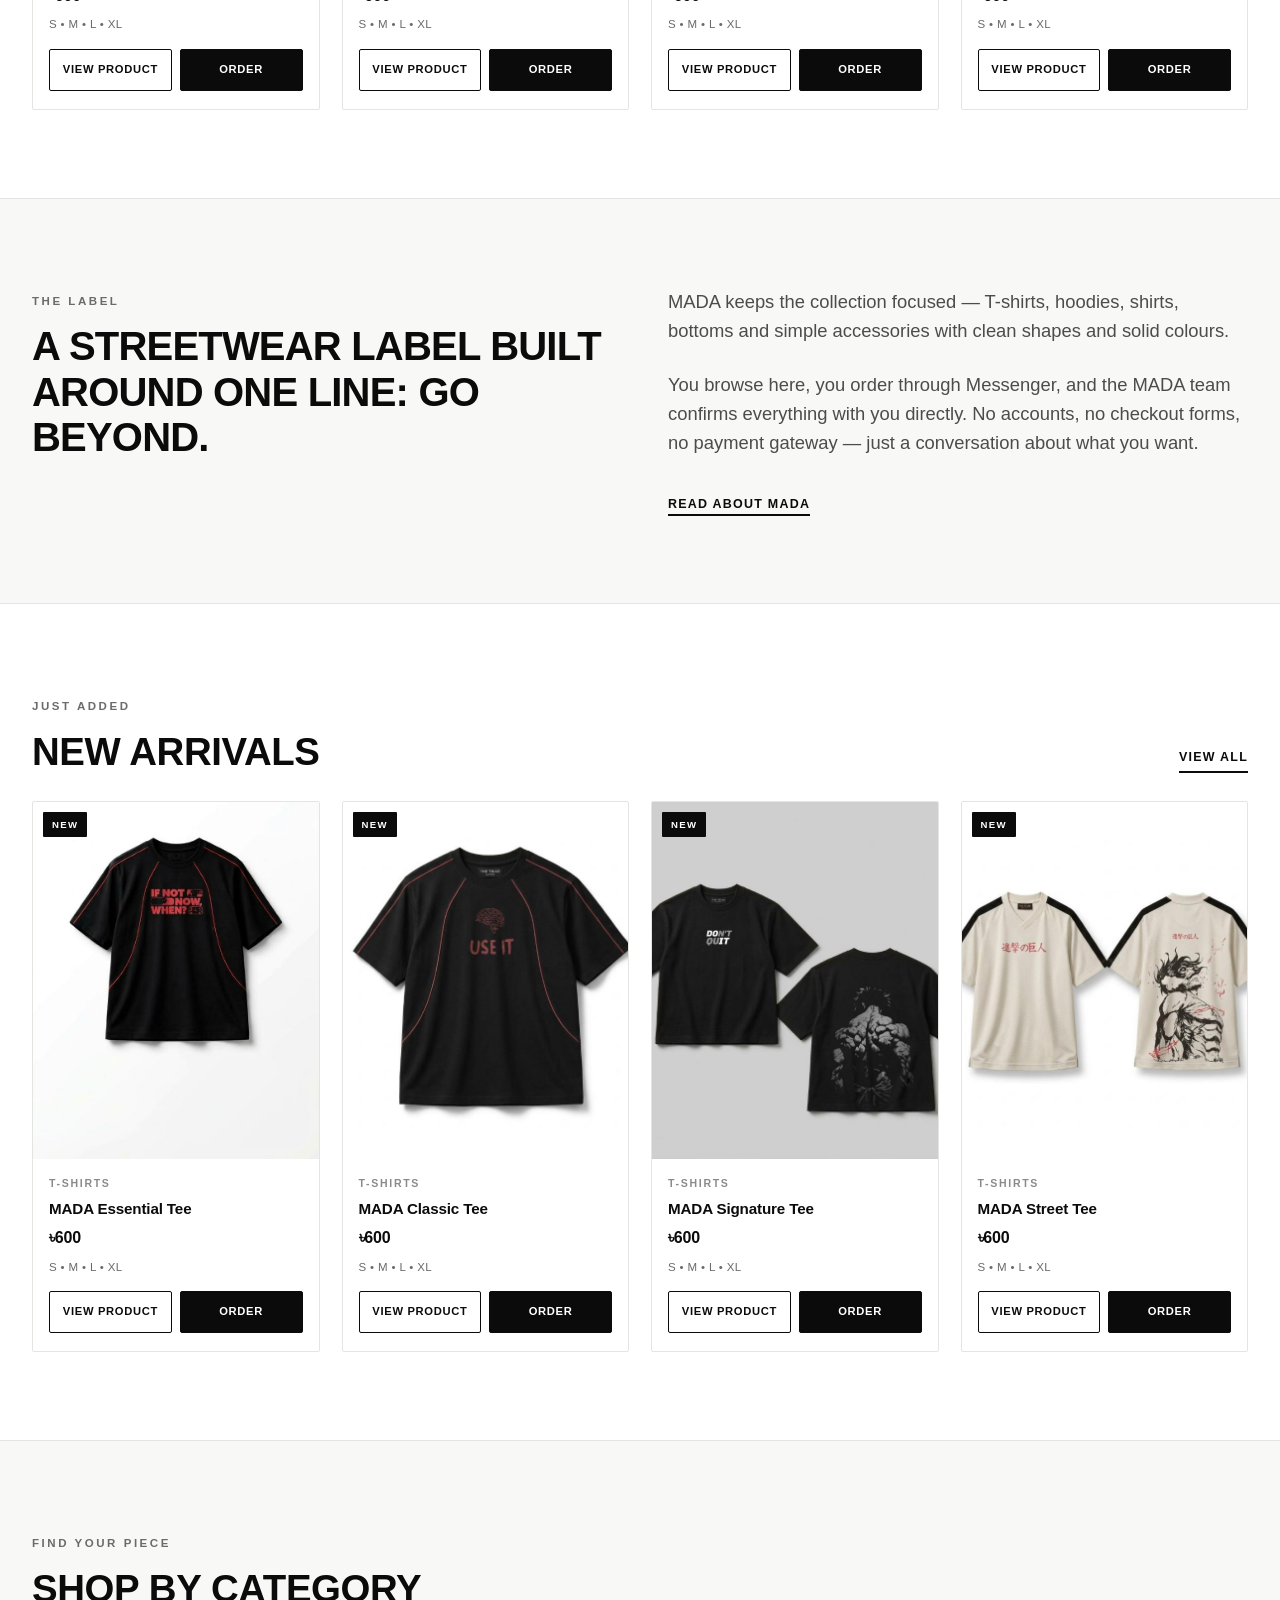
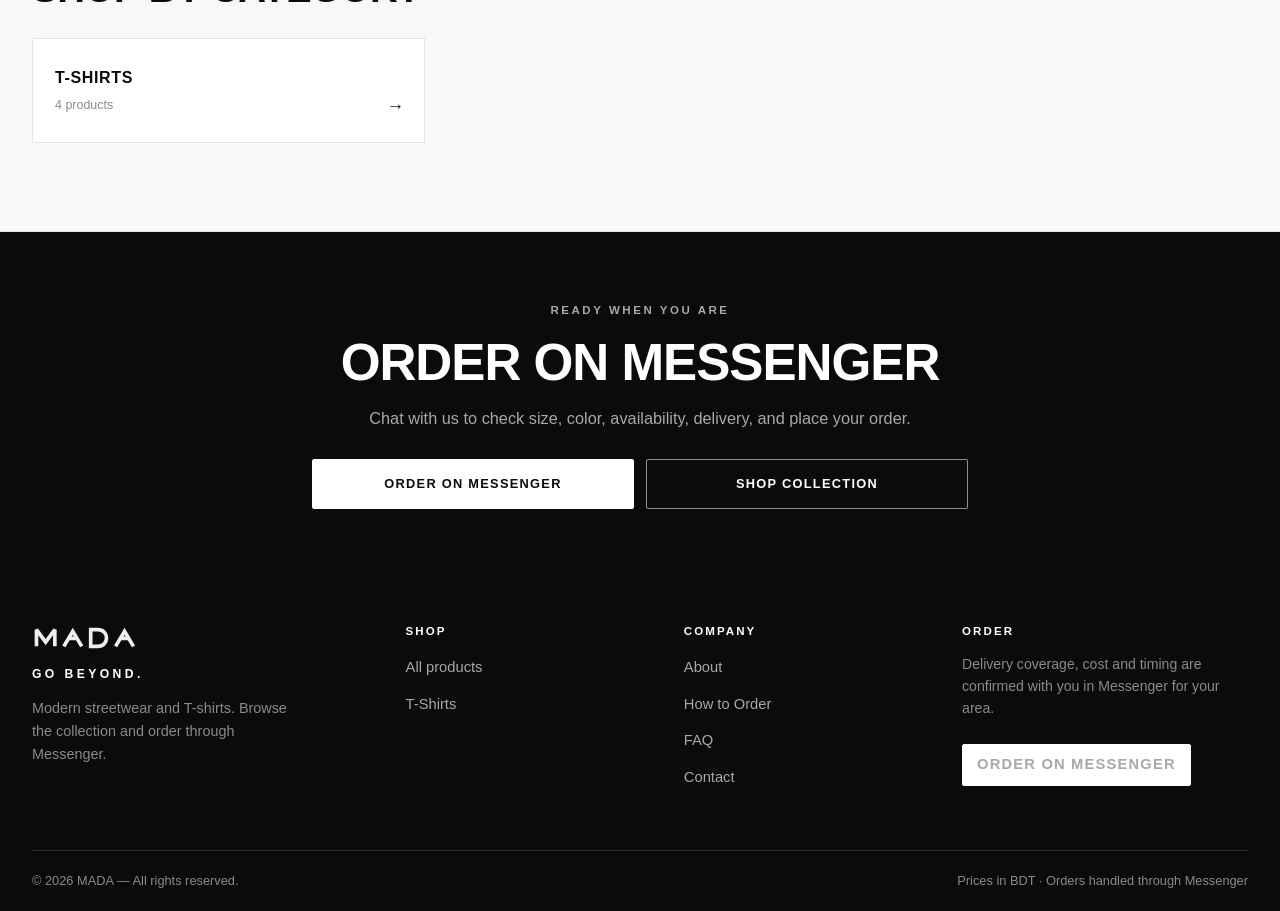
==== commit 879a49a5: "Add Google Search Console verification" ====
--- a/index.html
+++ b/index.html
@@ -2,6 +2,7 @@
 <html lang="en">
 <head>
   <meta charset="utf-8">
+  <meta name="google-site-verification" content="OAu-V8VWM3Msu2OALrQtMEpaNADFn--PM1Oyd4TbYXE" />
   <meta name="viewport" content="width=device-width, initial-scale=1">
 
   <title>MADA — Go Beyond | Modern Streetwear</title>
